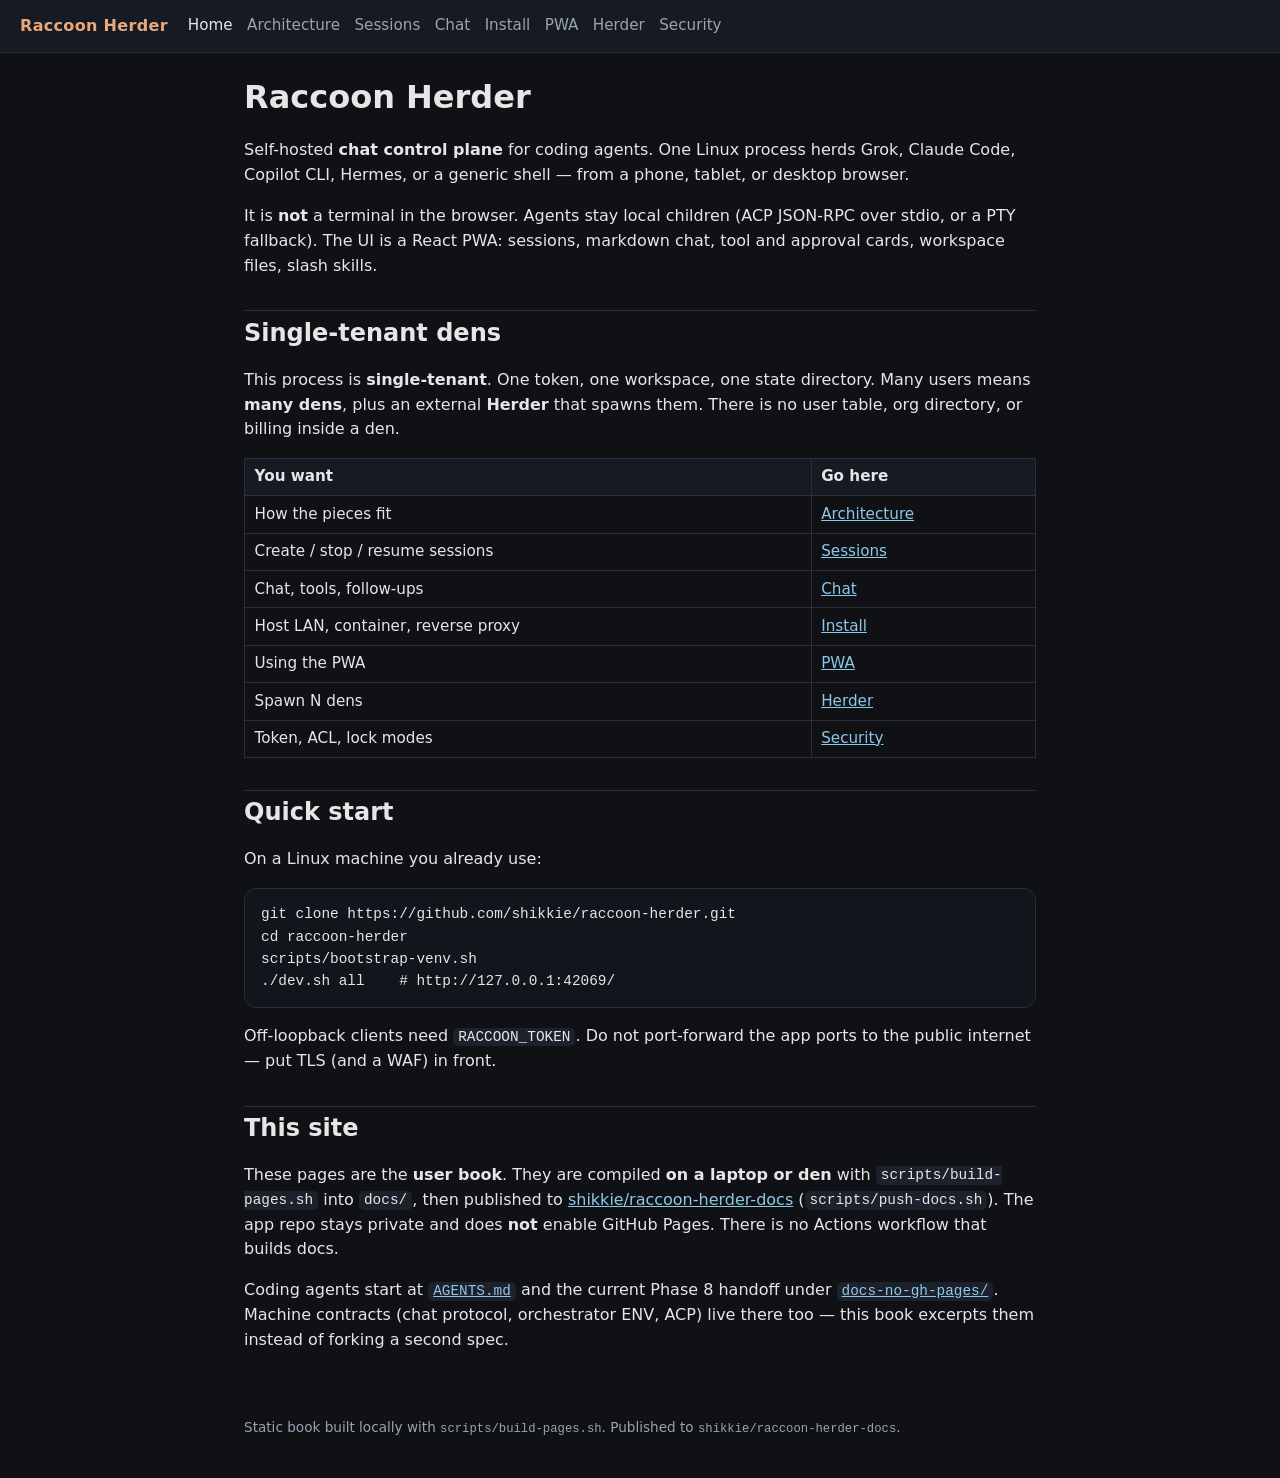
==== index.html @ abeb6ff9 "Initial user book from raccoon-herder" ====
<!DOCTYPE html>
<html lang="en">
  <head>
    <meta charset="utf-8">
    <meta name="viewport" content="width=device-width, initial-scale=1">
    <title>Home — Raccoon Herder</title>
    <link rel="stylesheet" href="css/site.css">
  </head>
  <body>
    <header class="site-header">
      <a class="brand" href="index.html">Raccoon Herder</a>
      <nav>
        <a href="index.html" class="active">Home</a>
        <a href="architecture.html">Architecture</a>
        <a href="sessions.html">Sessions</a>
        <a href="chat.html">Chat</a>
        <a href="install.html">Install</a>
        <a href="pwa.html">PWA</a>
        <a href="herder.html">Herder</a>
        <a href="security.html">Security</a>
      </nav>
    </header>
    <main class="prose">
<h1 id="raccoon-herder">Raccoon Herder</h1>
<p>Self-hosted <strong>chat control plane</strong> for coding agents. One Linux process herds
Grok, Claude Code, Copilot CLI, Hermes, or a generic shell — from a phone,
tablet, or desktop browser.</p>
<p>It is <strong>not</strong> a terminal in the browser. Agents stay local children (ACP
JSON-RPC over stdio, or a PTY fallback). The UI is a React PWA: sessions,
markdown chat, tool and approval cards, workspace files, slash skills.</p>
<h2 id="single-tenant-dens">Single-tenant dens</h2>
<p>This process is <strong>single-tenant</strong>. One token, one workspace, one state
directory. Many users means <strong>many dens</strong>, plus an external <strong>Herder</strong> that
spawns them. There is no user table, org directory, or billing inside a den.</p>
<table>
<thead>
<tr>
<th>You want</th>
<th>Go here</th>
</tr>
</thead>
<tbody>
<tr>
<td>How the pieces fit</td>
<td><a href="architecture.html">Architecture</a></td>
</tr>
<tr>
<td>Create / stop / resume sessions</td>
<td><a href="sessions.html">Sessions</a></td>
</tr>
<tr>
<td>Chat, tools, follow-ups</td>
<td><a href="chat.html">Chat</a></td>
</tr>
<tr>
<td>Host LAN, container, reverse proxy</td>
<td><a href="install.html">Install</a></td>
</tr>
<tr>
<td>Using the PWA</td>
<td><a href="pwa.html">PWA</a></td>
</tr>
<tr>
<td>Spawn N dens</td>
<td><a href="herder.html">Herder</a></td>
</tr>
<tr>
<td>Token, ACL, lock modes</td>
<td><a href="security.html">Security</a></td>
</tr>
</tbody>
</table>
<h2 id="quick-start">Quick start</h2>
<p>On a Linux machine you already use:</p>
<pre><code class="language-bash">git clone https://github.com/shikkie/raccoon-herder.git
cd raccoon-herder
scripts/bootstrap-venv.sh
./dev.sh all    # http://127.0.0.1:42069/
</code></pre>
<p>Off-loopback clients need <code>RACCOON_TOKEN</code>. Do not port-forward the app ports
to the public internet — put TLS (and a WAF) in front.</p>
<h2 id="this-site">This site</h2>
<p>These pages are the <strong>user book</strong>. They are compiled <strong>on a laptop or den</strong>
with <code>scripts/build-pages.sh</code> into <code>docs/</code>, then published to
<a href="https://github.com/shikkie/raccoon-herder-docs">shikkie/raccoon-herder-docs</a>
(<code>scripts/push-docs.sh</code>). The app repo stays private and does <strong>not</strong> enable
GitHub Pages. There is no Actions workflow that builds docs.</p>
<p>Coding agents start at <a href="https://github.com/shikkie/raccoon-herder/blob/main/AGENTS.md"><code>AGENTS.md</code></a>
and the current Phase 8 handoff under
<a href="https://github.com/shikkie/raccoon-herder/tree/main/docs-no-gh-pages"><code>docs-no-gh-pages/</code></a>.
Machine contracts (chat protocol, orchestrator ENV, ACP) live there too —
this book excerpts them instead of forking a second spec.</p>
    </main>
    <footer class="site-footer">
      Static book built locally with <code>scripts/build-pages.sh</code>.
      Published to <code>shikkie/raccoon-herder-docs</code>.
    </footer>
    <script src="vendor/mermaid.min.js"></script>
    <script>
      mermaid.initialize({ startOnLoad: true, theme: "dark" });
    </script>
  </body>
</html>
---- css/site.css ----
:root {
  color-scheme: dark;
  --bg: #0f1115;
  --bg-raise: #161a22;
  --bg-inset: #12151c;
  --text: #e6e6e6;
  --muted: #9aa3b2;
  --border: #2a2f3a;
  --accent: #e8a87c;
  --link: #8ec8e8;
  --code-bg: #1c212b;
}

* {
  box-sizing: border-box;
}

html,
body {
  margin: 0;
  min-height: 100%;
  background: var(--bg);
  color: var(--text);
  font-family: "IBM Plex Sans", "Segoe UI", system-ui, sans-serif;
  line-height: 1.55;
}

.site-header {
  display: flex;
  flex-wrap: wrap;
  align-items: center;
  gap: 0.75rem 1.25rem;
  padding: 0.85rem 1.25rem;
  background: var(--bg-raise);
  border-bottom: 1px solid var(--border);
  position: sticky;
  top: 0;
  z-index: 2;
}

.brand {
  font-weight: 700;
  color: var(--accent);
  text-decoration: none;
  letter-spacing: 0.02em;
}

.site-header nav {
  display: flex;
  flex-wrap: wrap;
  gap: 0.35rem 0.9rem;
}

.site-header nav a {
  color: var(--muted);
  text-decoration: none;
  font-size: 0.95rem;
}

.site-header nav a:hover,
.site-header nav a.active {
  color: var(--text);
}

.prose {
  max-width: 52rem;
  margin: 0 auto;
  padding: 1.5rem 1.25rem 3rem;
}

.prose h1,
.prose h2,
.prose h3 {
  line-height: 1.25;
  font-weight: 650;
}

.prose h1 {
  font-size: 2rem;
  margin-top: 0;
}

.prose h2 {
  margin-top: 2rem;
  padding-top: 0.4rem;
  border-top: 1px solid var(--border);
}

.prose a {
  color: var(--link);
}

.prose code {
  font-family: "IBM Plex Mono", ui-monospace, monospace;
  font-size: 0.9em;
  background: var(--code-bg);
  padding: 0.1em 0.35em;
  border-radius: 0.3rem;
}

.prose pre {
  background: var(--bg-inset);
  border: 1px solid var(--border);
  border-radius: 0.75rem;
  padding: 0.9rem 1rem;
  overflow-x: auto;
}

.prose pre code {
  background: transparent;
  padding: 0;
}

.prose pre.mermaid {
  background: var(--bg-raise);
  text-align: center;
}

.prose table {
  border-collapse: collapse;
  width: 100%;
  font-size: 0.95rem;
}

.prose th,
.prose td {
  border: 1px solid var(--border);
  padding: 0.4rem 0.6rem;
  text-align: left;
  vertical-align: top;
}

.prose th {
  background: var(--bg-raise);
}

.prose blockquote {
  margin: 1rem 0;
  padding: 0.2rem 0.9rem;
  border-left: 3px solid var(--accent);
  color: var(--muted);
}

.site-footer {
  max-width: 52rem;
  margin: 0 auto;
  padding: 0 1.25rem 2.5rem;
  color: var(--muted);
  font-size: 0.85rem;
}

.site-footer code {
  font-family: "IBM Plex Mono", ui-monospace, monospace;
  font-size: 0.9em;
}
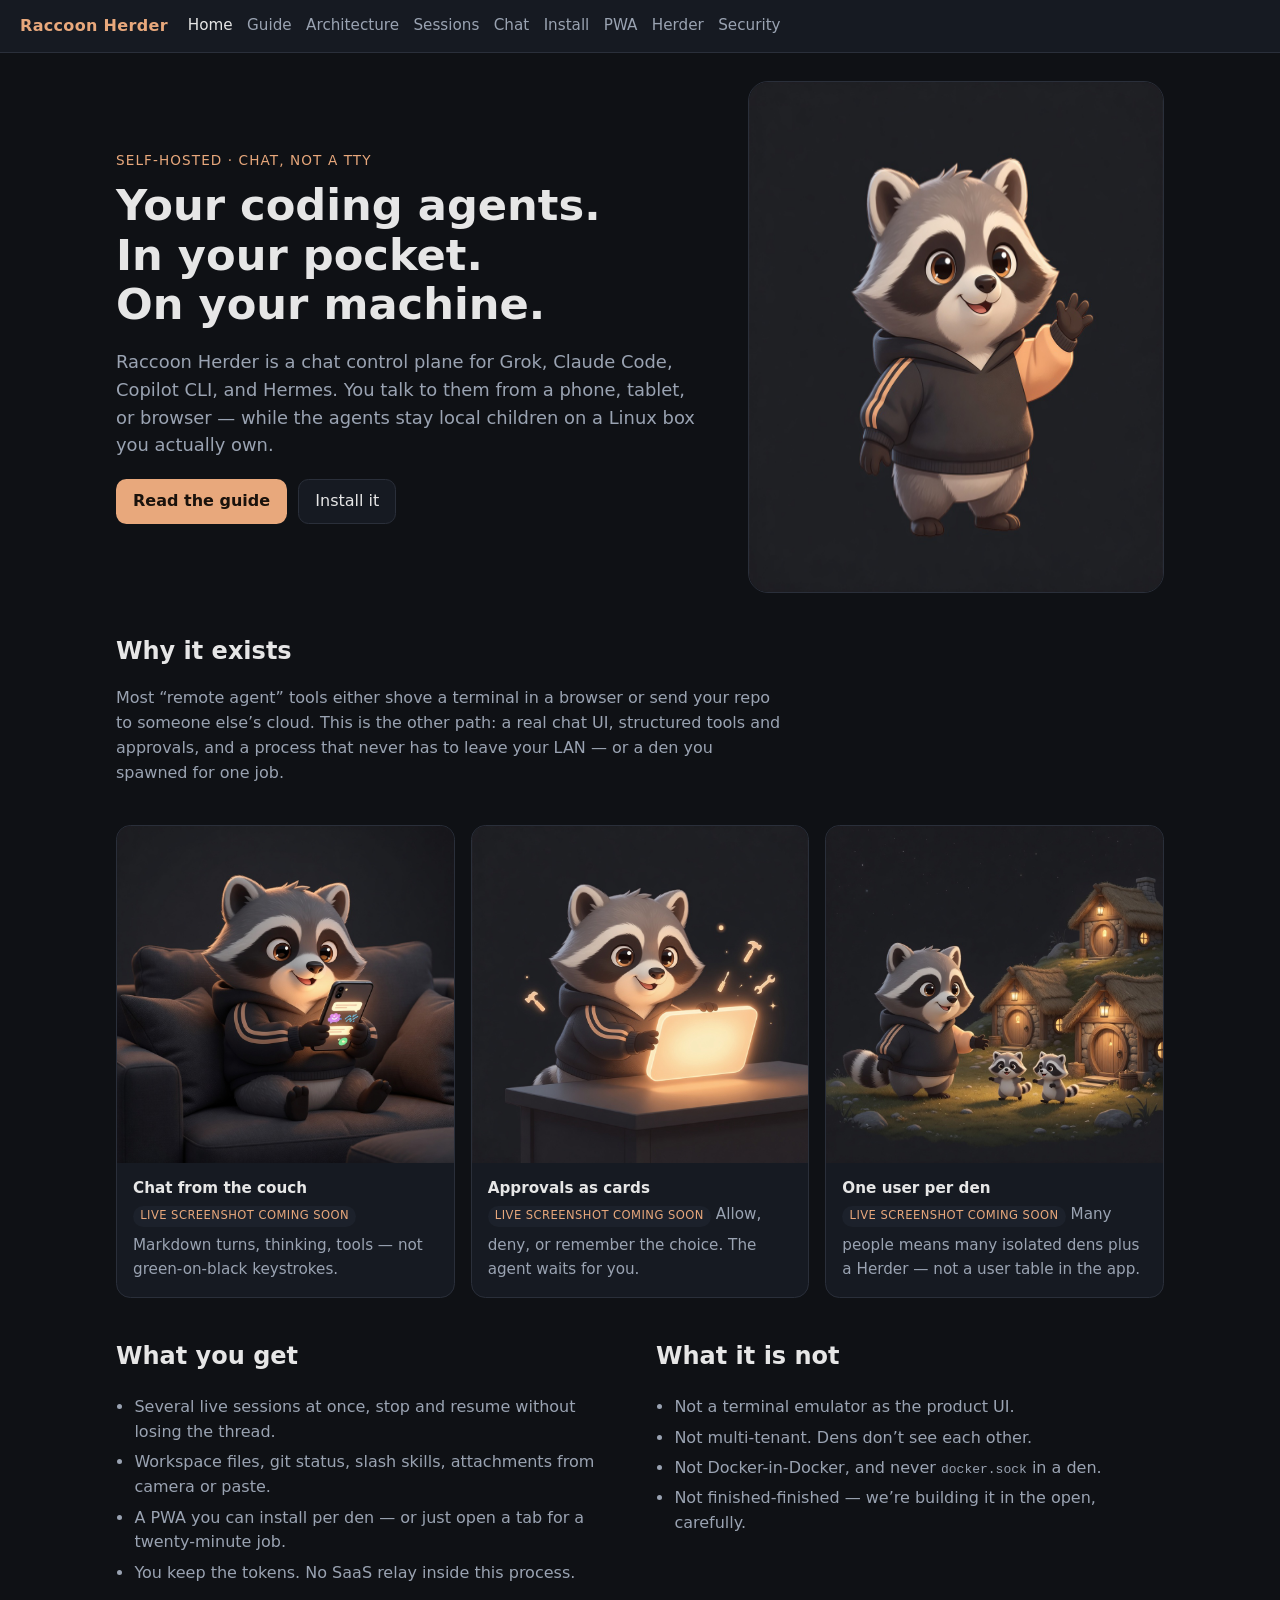
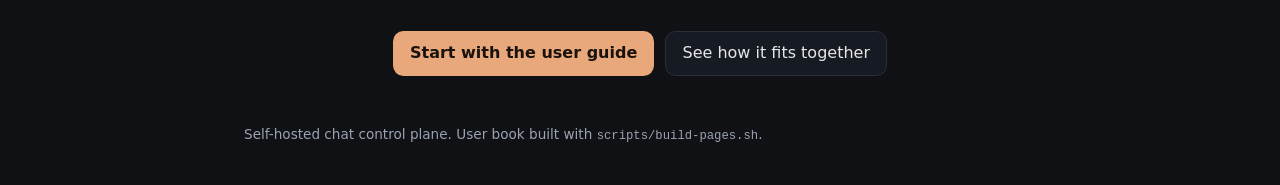
==== commit fbdfe923: "Publish user book from raccoon-herder" ====
--- a/index.html
+++ b/index.html
@@ -3,7 +3,25 @@
   <head>
     <meta charset="utf-8">
     <meta name="viewport" content="width=device-width, initial-scale=1">
-    <title>Home — Raccoon Herder</title>
+    <title>Herd coding agents from your phone — Raccoon Herder</title>
+    <meta name="description" content="Raccoon Herder is a self-hosted chat control plane for Grok, Claude, Copilot, and Hermes — not a terminal in a browser.">
+    <meta name="theme-color" content="#0f1115">
+    <link rel="canonical" href="https://shikkie.github.io/raccoon-herder-docs/">
+    <link rel="icon" href="images/mascot.jpg">
+    <link rel="apple-touch-icon" href="images/mascot.jpg">
+    <meta property="og:type" content="website">
+    <meta property="og:site_name" content="Raccoon Herder">
+    <meta property="og:title" content="Herd coding agents from your phone">
+    <meta property="og:description" content="Raccoon Herder is a self-hosted chat control plane for Grok, Claude, Copilot, and Hermes — not a terminal in a browser.">
+    <meta property="og:url" content="https://shikkie.github.io/raccoon-herder-docs/">
+    <meta property="og:image" content="https://shikkie.github.io/raccoon-herder-docs/images/og-share.png">
+    <meta property="og:image:alt" content="Cute raccoon mascot and the words Raccoon Herder">
+    <meta property="og:image:width" content="1200">
+    <meta property="og:image:height" content="630">
+    <meta name="twitter:card" content="summary_large_image">
+    <meta name="twitter:title" content="Herd coding agents from your phone">
+    <meta name="twitter:description" content="Raccoon Herder is a self-hosted chat control plane for Grok, Claude, Copilot, and Hermes — not a terminal in a browser.">
+    <meta name="twitter:image" content="https://shikkie.github.io/raccoon-herder-docs/images/og-share.png">
     <link rel="stylesheet" href="css/site.css">
   </head>
   <body>
@@ -11,6 +29,7 @@
       <a class="brand" href="index.html">Raccoon Herder</a>
       <nav>
         <a href="index.html" class="active">Home</a>
+        <a href="guide.html">Guide</a>
         <a href="architecture.html">Architecture</a>
         <a href="sessions.html">Sessions</a>
         <a href="chat.html">Chat</a>
@@ -20,80 +39,81 @@
         <a href="security.html">Security</a>
       </nav>
     </header>
-    <main class="prose">
-<h1 id="raccoon-herder">Raccoon Herder</h1>
-<p>Self-hosted <strong>chat control plane</strong> for coding agents. One Linux process herds
-Grok, Claude Code, Copilot CLI, Hermes, or a generic shell — from a phone,
-tablet, or desktop browser.</p>
-<p>It is <strong>not</strong> a terminal in the browser. Agents stay local children (ACP
-JSON-RPC over stdio, or a PTY fallback). The UI is a React PWA: sessions,
-markdown chat, tool and approval cards, workspace files, slash skills.</p>
-<h2 id="single-tenant-dens">Single-tenant dens</h2>
-<p>This process is <strong>single-tenant</strong>. One token, one workspace, one state
-directory. Many users means <strong>many dens</strong>, plus an external <strong>Herder</strong> that
-spawns them. There is no user table, org directory, or billing inside a den.</p>
-<table>
-<thead>
-<tr>
-<th>You want</th>
-<th>Go here</th>
-</tr>
-</thead>
-<tbody>
-<tr>
-<td>How the pieces fit</td>
-<td><a href="architecture.html">Architecture</a></td>
-</tr>
-<tr>
-<td>Create / stop / resume sessions</td>
-<td><a href="sessions.html">Sessions</a></td>
-</tr>
-<tr>
-<td>Chat, tools, follow-ups</td>
-<td><a href="chat.html">Chat</a></td>
-</tr>
-<tr>
-<td>Host LAN, container, reverse proxy</td>
-<td><a href="install.html">Install</a></td>
-</tr>
-<tr>
-<td>Using the PWA</td>
-<td><a href="pwa.html">PWA</a></td>
-</tr>
-<tr>
-<td>Spawn N dens</td>
-<td><a href="herder.html">Herder</a></td>
-</tr>
-<tr>
-<td>Token, ACL, lock modes</td>
-<td><a href="security.html">Security</a></td>
-</tr>
-</tbody>
-</table>
-<h2 id="quick-start">Quick start</h2>
-<p>On a Linux machine you already use:</p>
-<pre><code class="language-bash">git clone https://github.com/shikkie/raccoon-herder.git
-cd raccoon-herder
-scripts/bootstrap-venv.sh
-./dev.sh all    # http://127.0.0.1:42069/
-</code></pre>
-<p>Off-loopback clients need <code>RACCOON_TOKEN</code>. Do not port-forward the app ports
-to the public internet — put TLS (and a WAF) in front.</p>
-<h2 id="this-site">This site</h2>
-<p>These pages are the <strong>user book</strong>. They are compiled <strong>on a laptop or den</strong>
-with <code>scripts/build-pages.sh</code> into <code>docs/</code>, then published to
-<a href="https://github.com/shikkie/raccoon-herder-docs">shikkie/raccoon-herder-docs</a>
-(<code>scripts/push-docs.sh</code>). The app repo stays private and does <strong>not</strong> enable
-GitHub Pages. There is no Actions workflow that builds docs.</p>
-<p>Coding agents start at <a href="https://github.com/shikkie/raccoon-herder/blob/main/AGENTS.md"><code>AGENTS.md</code></a>
-and the current Phase 8 handoff under
-<a href="https://github.com/shikkie/raccoon-herder/tree/main/docs-no-gh-pages"><code>docs-no-gh-pages/</code></a>.
-Machine contracts (chat protocol, orchestrator ENV, ACP) live there too —
-this book excerpts them instead of forking a second spec.</p>
+    <main class="landing">
+<section class="hero">
+  <div class="hero-copy">
+    <p class="eyebrow">Self-hosted · chat, not a TTY</p>
+    <h1>Your coding agents.<br>In your pocket.<br>On your machine.</h1>
+    <p class="lede">Raccoon Herder is a chat control plane for Grok, Claude Code, Copilot CLI, and Hermes. You talk to them from a phone, tablet, or browser — while the agents stay local children on a Linux box you actually own.</p>
+    <p class="cta-row">
+      <a class="btn primary" href="guide.html">Read the guide</a>
+      <a class="btn" href="install.html">Install it</a>
+    </p>
+  </div>
+  <img class="hero-art" src="images/mascot.jpg" width="512" height="512" alt="Cartoon raccoon mascot in a charcoal hoodie, waving">
+</section>
+
+<section class="pitch">
+  <h2>Why it exists</h2>
+  <p>Most “remote agent” tools either shove a terminal in a browser or send your repo to someone else’s cloud. This is the other path: a real chat UI, structured tools and approvals, and a process that never has to leave your LAN — or a den you spawned for one job.</p>
+</section>
+
+<section class="shots" aria-label="Product scenes, placeholders until live screenshots">
+  <figure class="shot">
+    <img src="images/placeholder-chat.jpg" width="1024" height="1024" alt="Cartoon raccoon on a couch using a phone, standing in for a chat screenshot">
+    <figcaption>
+      <strong>Chat from the couch</strong>
+      <span class="soon">Live screenshot coming soon</span>
+      Markdown turns, thinking, tools — not green-on-black keystrokes.
+    </figcaption>
+  </figure>
+  <figure class="shot">
+    <img src="images/placeholder-approvals.jpg" width="1024" height="1024" alt="Cartoon raccoon at a desk with a glowing approval card, standing in for an approvals screenshot">
+    <figcaption>
+      <strong>Approvals as cards</strong>
+      <span class="soon">Live screenshot coming soon</span>
+      Allow, deny, or remember the choice. The agent waits for you.
+    </figcaption>
+  </figure>
+  <figure class="shot">
+    <img src="images/placeholder-dens.jpg" width="1024" height="1024" alt="Cartoon raccoon herding smaller raccoons into cozy dens, standing in for a dens screenshot">
+    <figcaption>
+      <strong>One user per den</strong>
+      <span class="soon">Live screenshot coming soon</span>
+      Many people means many isolated dens plus a Herder — not a user table in the app.
+    </figcaption>
+  </figure>
+</section>
+
+<section class="points">
+  <div>
+    <h2>What you get</h2>
+    <ul>
+      <li>Several live sessions at once, stop and resume without losing the thread.</li>
+      <li>Workspace files, git status, slash skills, attachments from camera or paste.</li>
+      <li>A PWA you can install per den — or just open a tab for a twenty-minute job.</li>
+      <li>You keep the tokens. No SaaS relay inside this process.</li>
+    </ul>
+  </div>
+  <div>
+    <h2>What it is not</h2>
+    <ul>
+      <li>Not a terminal emulator as the product UI.</li>
+      <li>Not multi-tenant. Dens don’t see each other.</li>
+      <li>Not Docker-in-Docker, and never <code>docker.sock</code> in a den.</li>
+      <li>Not finished-finished — we’re building it in the open, carefully.</li>
+    </ul>
+  </div>
+</section>
+
+<p class="cta-row bottom">
+  <a class="btn primary" href="guide.html">Start with the user guide</a>
+  <a class="btn" href="architecture.html">See how it fits together</a>
+</p>
     </main>
     <footer class="site-footer">
-      Static book built locally with <code>scripts/build-pages.sh</code>.
-      Published to <code>shikkie/raccoon-herder-docs</code>.
+      Self-hosted chat control plane. User book built with
+      <code>scripts/build-pages.sh</code>.
     </footer>
     <script src="vendor/mermaid.min.js"></script>
     <script>
--- a/css/site.css
+++ b/css/site.css
@@ -153,3 +153,166 @@
   font-family: "IBM Plex Mono", ui-monospace, monospace;
   font-size: 0.9em;
 }
+
+.landing {
+  max-width: 68rem;
+  margin: 0 auto;
+  padding: 1.75rem 1.25rem 3rem;
+}
+
+.hero {
+  display: grid;
+  grid-template-columns: 1.15fr 0.85fr;
+  gap: 1.5rem 2rem;
+  align-items: center;
+  margin-bottom: 2.5rem;
+}
+
+.eyebrow {
+  margin: 0 0 0.6rem;
+  color: var(--accent);
+  font-size: 0.85rem;
+  letter-spacing: 0.08em;
+  text-transform: uppercase;
+}
+
+.hero h1 {
+  margin: 0 0 1rem;
+  font-size: clamp(1.8rem, 4vw, 2.7rem);
+  line-height: 1.15;
+}
+
+.lede {
+  color: var(--muted);
+  font-size: 1.12rem;
+  max-width: 38rem;
+}
+
+.hero-art {
+  width: 100%;
+  max-width: 26rem;
+  justify-self: end;
+  border-radius: 1.25rem;
+  border: 1px solid var(--border);
+  background: var(--bg-raise);
+}
+
+.cta-row {
+  display: flex;
+  flex-wrap: wrap;
+  gap: 0.7rem;
+  margin: 1.25rem 0 0;
+}
+
+.cta-row.bottom {
+  justify-content: center;
+  margin-top: 2.5rem;
+}
+
+.btn {
+  display: inline-block;
+  padding: 0.55rem 1rem;
+  border-radius: 0.65rem;
+  border: 1px solid var(--border);
+  color: var(--text);
+  text-decoration: none;
+  background: var(--bg-raise);
+}
+
+.btn.primary {
+  background: var(--accent);
+  color: #1a120c;
+  border-color: transparent;
+  font-weight: 650;
+}
+
+.pitch {
+  max-width: 42rem;
+  margin: 0 0 2.5rem;
+  color: var(--muted);
+}
+
+.pitch h2 {
+  color: var(--text);
+  margin: 0 0 0.6rem;
+}
+
+.shots {
+  display: grid;
+  grid-template-columns: repeat(3, 1fr);
+  gap: 1rem;
+  margin: 0 0 2.5rem;
+}
+
+.shot {
+  margin: 0;
+  background: var(--bg-raise);
+  border: 1px solid var(--border);
+  border-radius: 0.9rem;
+  overflow: hidden;
+}
+
+.shot img {
+  display: block;
+  width: 100%;
+  height: auto;
+  aspect-ratio: 1;
+  object-fit: cover;
+}
+
+.shot figcaption {
+  padding: 0.85rem 1rem 1rem;
+  color: var(--muted);
+  font-size: 0.95rem;
+}
+
+.shot figcaption strong {
+  display: block;
+  color: var(--text);
+  margin-bottom: 0.2rem;
+}
+
+.soon {
+  display: inline-block;
+  margin: 0 0 0.45rem;
+  padding: 0.1rem 0.45rem;
+  border-radius: 999px;
+  background: var(--code-bg);
+  color: var(--accent);
+  font-size: 0.72rem;
+  letter-spacing: 0.04em;
+  text-transform: uppercase;
+}
+
+.points {
+  display: grid;
+  grid-template-columns: 1fr 1fr;
+  gap: 1.5rem 2rem;
+}
+
+.points h2 {
+  margin-top: 0;
+}
+
+.points ul {
+  margin: 0;
+  padding-left: 1.15rem;
+  color: var(--muted);
+}
+
+.points li {
+  margin: 0.35rem 0;
+}
+
+@media (max-width: 800px) {
+  .hero,
+  .shots,
+  .points {
+    grid-template-columns: 1fr;
+  }
+
+  .hero-art {
+    justify-self: center;
+    max-width: 20rem;
+  }
+}
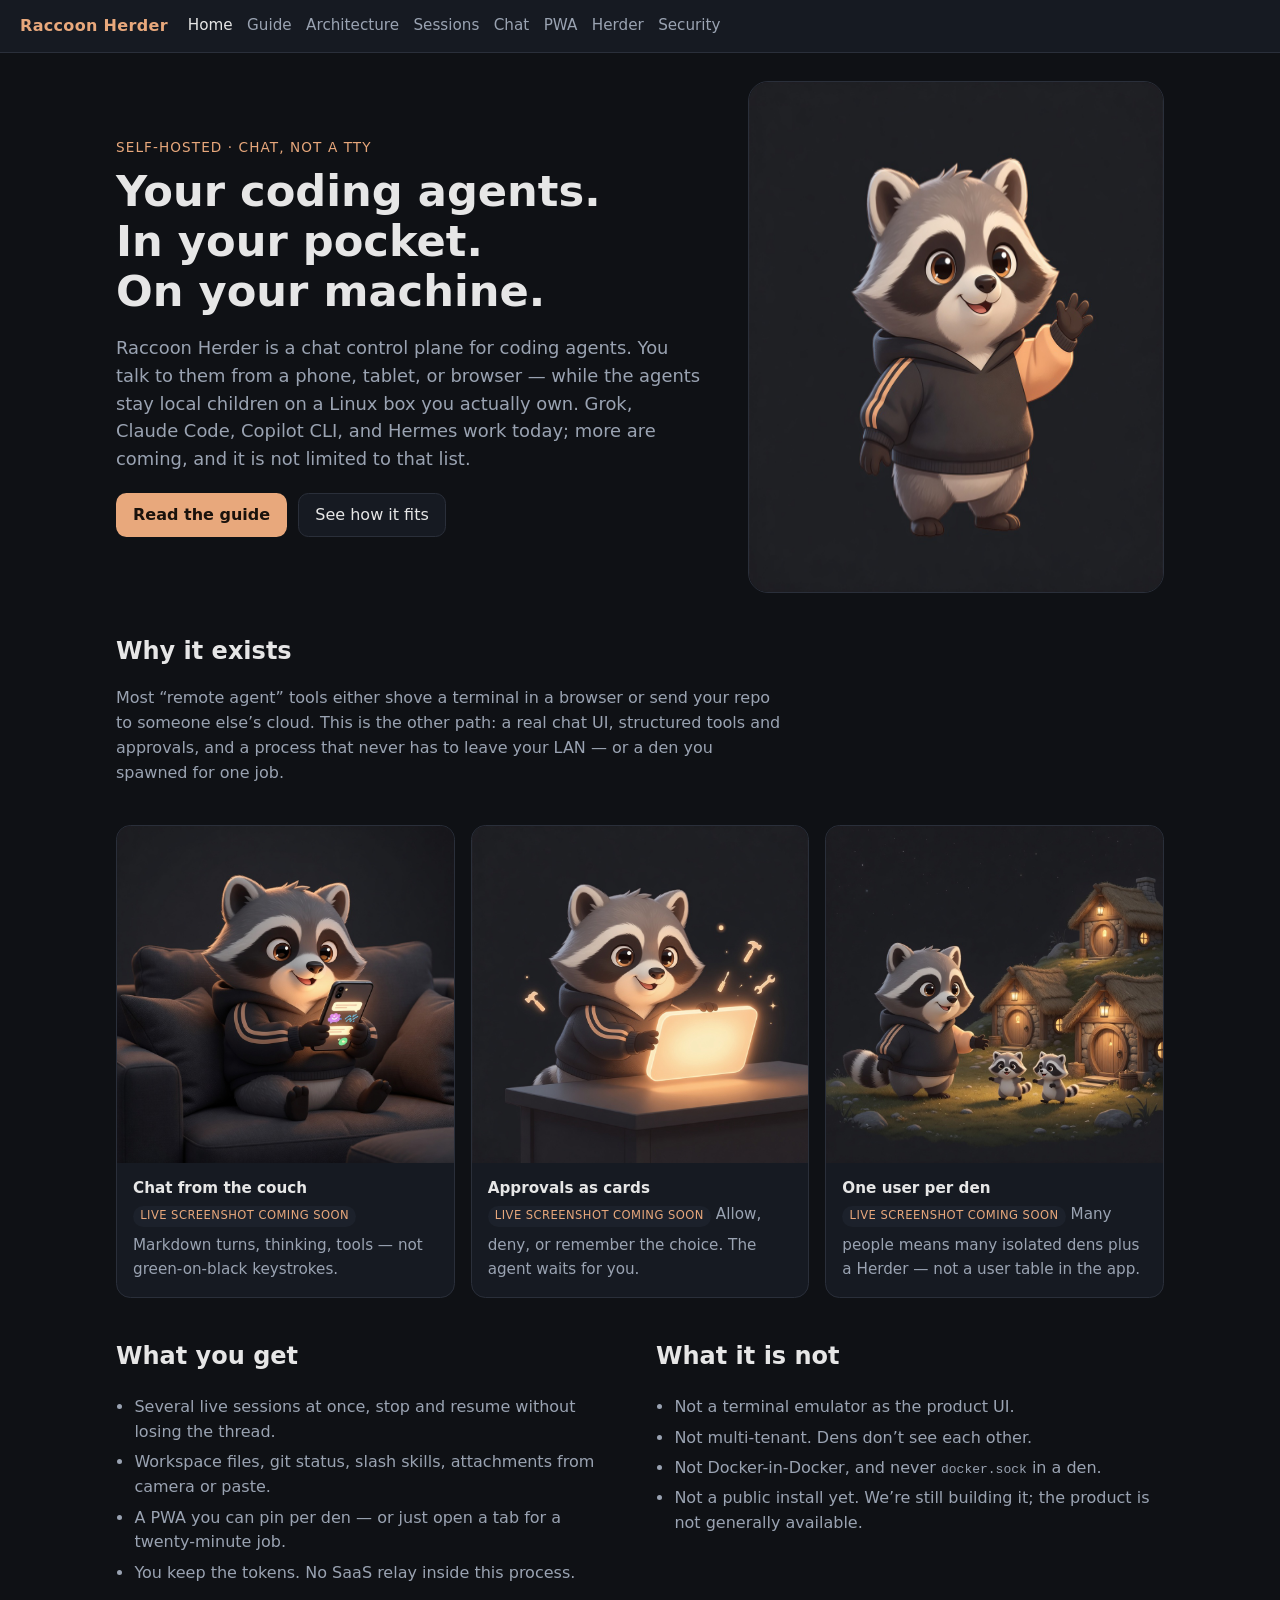
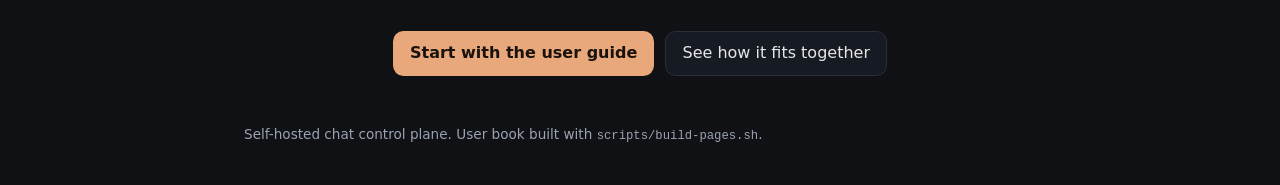
==== commit 6bcb1ea7: "Publish user book from raccoon-herder" ====
--- a/index.html
+++ b/index.html
@@ -4,7 +4,7 @@
     <meta charset="utf-8">
     <meta name="viewport" content="width=device-width, initial-scale=1">
     <title>Herd coding agents from your phone — Raccoon Herder</title>
-    <meta name="description" content="Raccoon Herder is a self-hosted chat control plane for Grok, Claude, Copilot, and Hermes — not a terminal in a browser.">
+    <meta name="description" content="Raccoon Herder is a self-hosted chat control plane for coding agents — not a terminal in a browser. More agents are on the way.">
     <meta name="theme-color" content="#0f1115">
     <link rel="canonical" href="https://shikkie.github.io/raccoon-herder-docs/">
     <link rel="icon" href="images/mascot.jpg">
@@ -12,15 +12,15 @@
     <meta property="og:type" content="website">
     <meta property="og:site_name" content="Raccoon Herder">
     <meta property="og:title" content="Herd coding agents from your phone">
-    <meta property="og:description" content="Raccoon Herder is a self-hosted chat control plane for Grok, Claude, Copilot, and Hermes — not a terminal in a browser.">
+    <meta property="og:description" content="Raccoon Herder is a self-hosted chat control plane for coding agents — not a terminal in a browser. More agents are on the way.">
     <meta property="og:url" content="https://shikkie.github.io/raccoon-herder-docs/">
     <meta property="og:image" content="https://shikkie.github.io/raccoon-herder-docs/images/og-share.png">
     <meta property="og:image:alt" content="Cute raccoon mascot and the words Raccoon Herder">
-    <meta property="og:image:width" content="1200">
-    <meta property="og:image:height" content="630">
+    <meta property="og:image:width" content="1280">
+    <meta property="og:image:height" content="640">
     <meta name="twitter:card" content="summary_large_image">
     <meta name="twitter:title" content="Herd coding agents from your phone">
-    <meta name="twitter:description" content="Raccoon Herder is a self-hosted chat control plane for Grok, Claude, Copilot, and Hermes — not a terminal in a browser.">
+    <meta name="twitter:description" content="Raccoon Herder is a self-hosted chat control plane for coding agents — not a terminal in a browser. More agents are on the way.">
     <meta name="twitter:image" content="https://shikkie.github.io/raccoon-herder-docs/images/og-share.png">
     <link rel="stylesheet" href="css/site.css">
   </head>
@@ -33,7 +33,6 @@
         <a href="architecture.html">Architecture</a>
         <a href="sessions.html">Sessions</a>
         <a href="chat.html">Chat</a>
-        <a href="install.html">Install</a>
         <a href="pwa.html">PWA</a>
         <a href="herder.html">Herder</a>
         <a href="security.html">Security</a>
@@ -44,10 +43,10 @@
   <div class="hero-copy">
     <p class="eyebrow">Self-hosted · chat, not a TTY</p>
     <h1>Your coding agents.<br>In your pocket.<br>On your machine.</h1>
-    <p class="lede">Raccoon Herder is a chat control plane for Grok, Claude Code, Copilot CLI, and Hermes. You talk to them from a phone, tablet, or browser — while the agents stay local children on a Linux box you actually own.</p>
+    <p class="lede">Raccoon Herder is a chat control plane for coding agents. You talk to them from a phone, tablet, or browser — while the agents stay local children on a Linux box you actually own. Grok, Claude Code, Copilot CLI, and Hermes work today; more are coming, and it is not limited to that list.</p>
     <p class="cta-row">
       <a class="btn primary" href="guide.html">Read the guide</a>
-      <a class="btn" href="install.html">Install it</a>
+      <a class="btn" href="architecture.html">See how it fits</a>
     </p>
   </div>
   <img class="hero-art" src="images/mascot.jpg" width="512" height="512" alt="Cartoon raccoon mascot in a charcoal hoodie, waving">
@@ -91,7 +90,7 @@
     <ul>
       <li>Several live sessions at once, stop and resume without losing the thread.</li>
       <li>Workspace files, git status, slash skills, attachments from camera or paste.</li>
-      <li>A PWA you can install per den — or just open a tab for a twenty-minute job.</li>
+      <li>A PWA you can pin per den — or just open a tab for a twenty-minute job.</li>
       <li>You keep the tokens. No SaaS relay inside this process.</li>
     </ul>
   </div>
@@ -101,7 +100,7 @@
       <li>Not a terminal emulator as the product UI.</li>
       <li>Not multi-tenant. Dens don’t see each other.</li>
       <li>Not Docker-in-Docker, and never <code>docker.sock</code> in a den.</li>
-      <li>Not finished-finished — we’re building it in the open, carefully.</li>
+      <li>Not a public install yet. We’re still building it; the product is not generally available.</li>
     </ul>
   </div>
 </section>
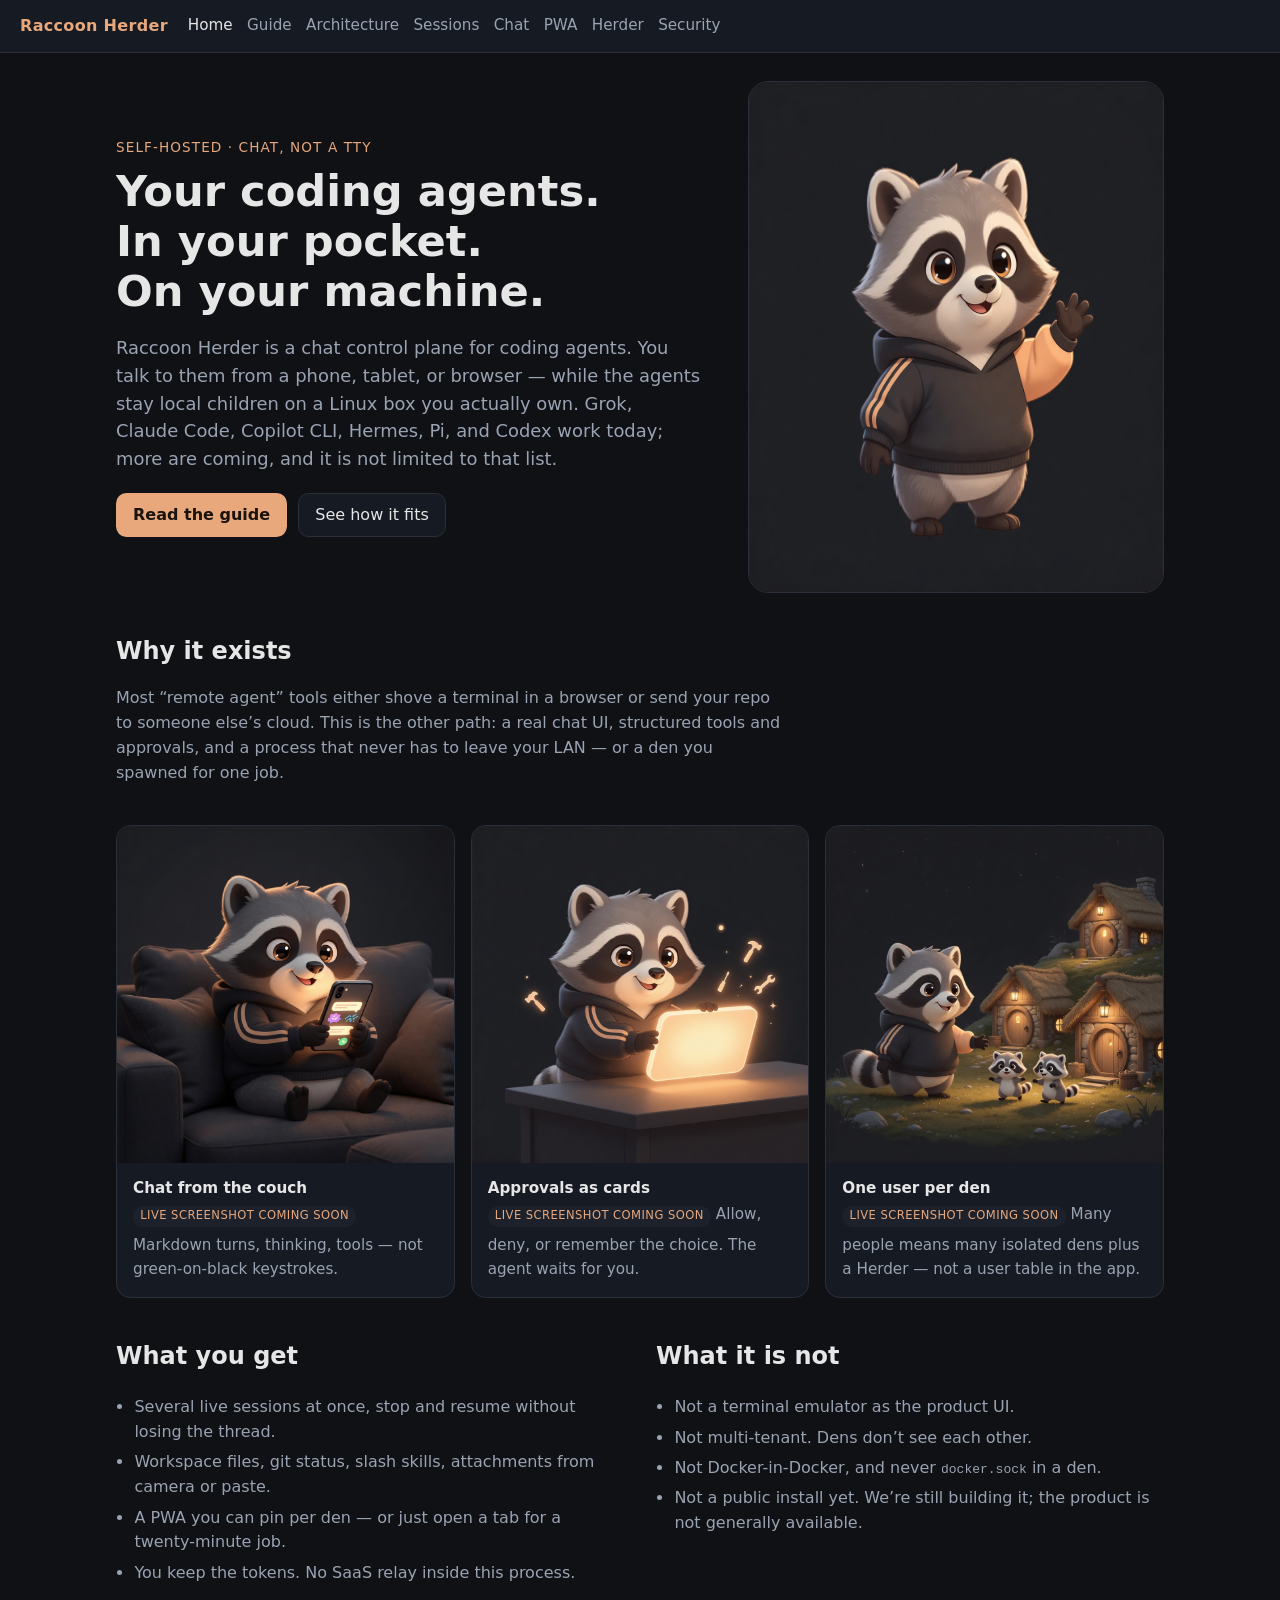
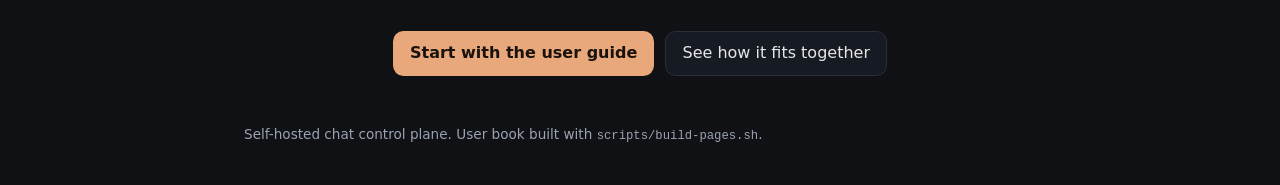
==== commit 23d0e717: "Publish user book from raccoon-herder" ====
--- a/index.html
+++ b/index.html
@@ -43,7 +43,7 @@
   <div class="hero-copy">
     <p class="eyebrow">Self-hosted · chat, not a TTY</p>
     <h1>Your coding agents.<br>In your pocket.<br>On your machine.</h1>
-    <p class="lede">Raccoon Herder is a chat control plane for coding agents. You talk to them from a phone, tablet, or browser — while the agents stay local children on a Linux box you actually own. Grok, Claude Code, Copilot CLI, and Hermes work today; more are coming, and it is not limited to that list.</p>
+    <p class="lede">Raccoon Herder is a chat control plane for coding agents. You talk to them from a phone, tablet, or browser — while the agents stay local children on a Linux box you actually own. Grok, Claude Code, Copilot CLI, Hermes, Pi, and Codex work today; more are coming, and it is not limited to that list.</p>
     <p class="cta-row">
       <a class="btn primary" href="guide.html">Read the guide</a>
       <a class="btn" href="architecture.html">See how it fits</a>
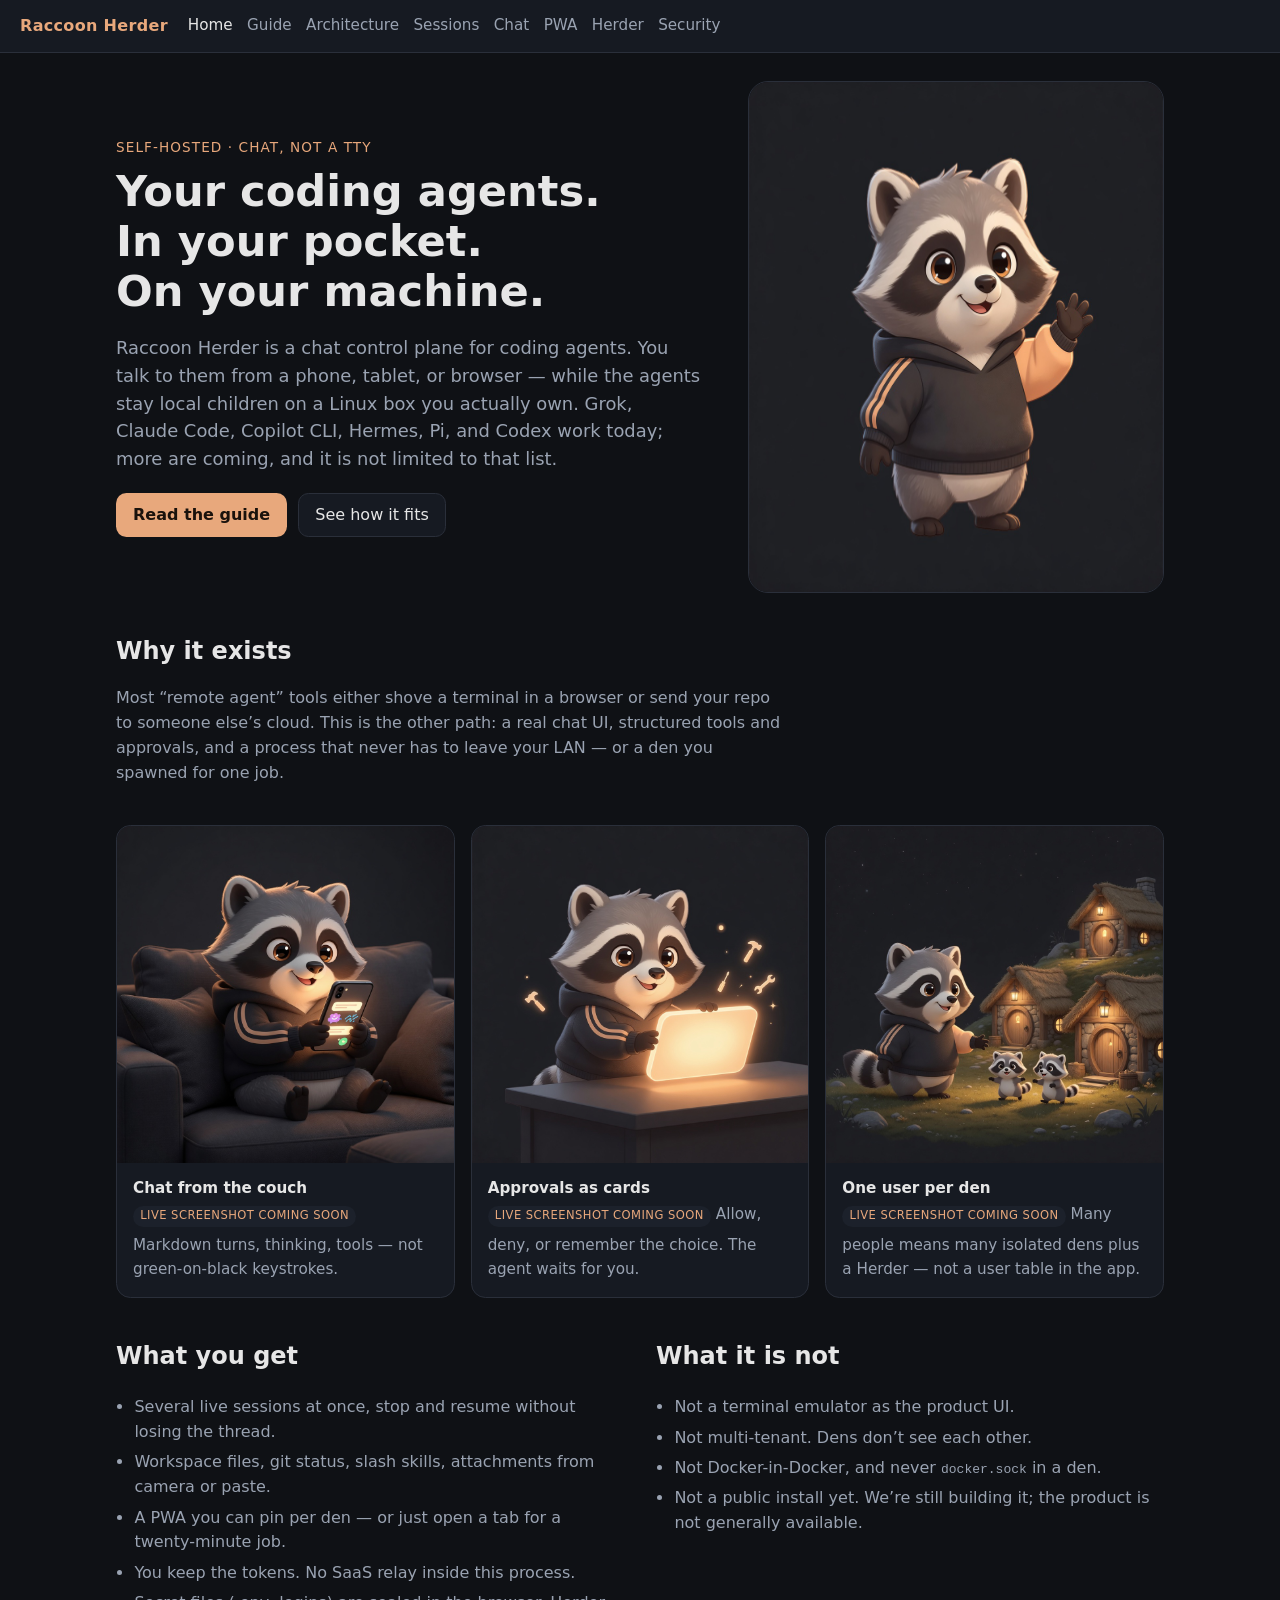
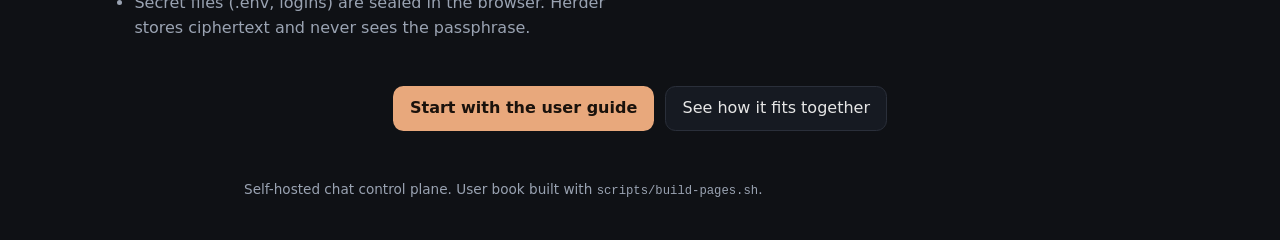
==== commit 6db0a9fd: "Publish user book from raccoon-herder" ====
--- a/index.html
+++ b/index.html
@@ -92,6 +92,7 @@
       <li>Workspace files, git status, slash skills, attachments from camera or paste.</li>
       <li>A PWA you can pin per den — or just open a tab for a twenty-minute job.</li>
       <li>You keep the tokens. No SaaS relay inside this process.</li>
+      <li>Secret files (.env, logins) are sealed in the browser. Herder stores ciphertext and never sees the passphrase.</li>
     </ul>
   </div>
   <div>
